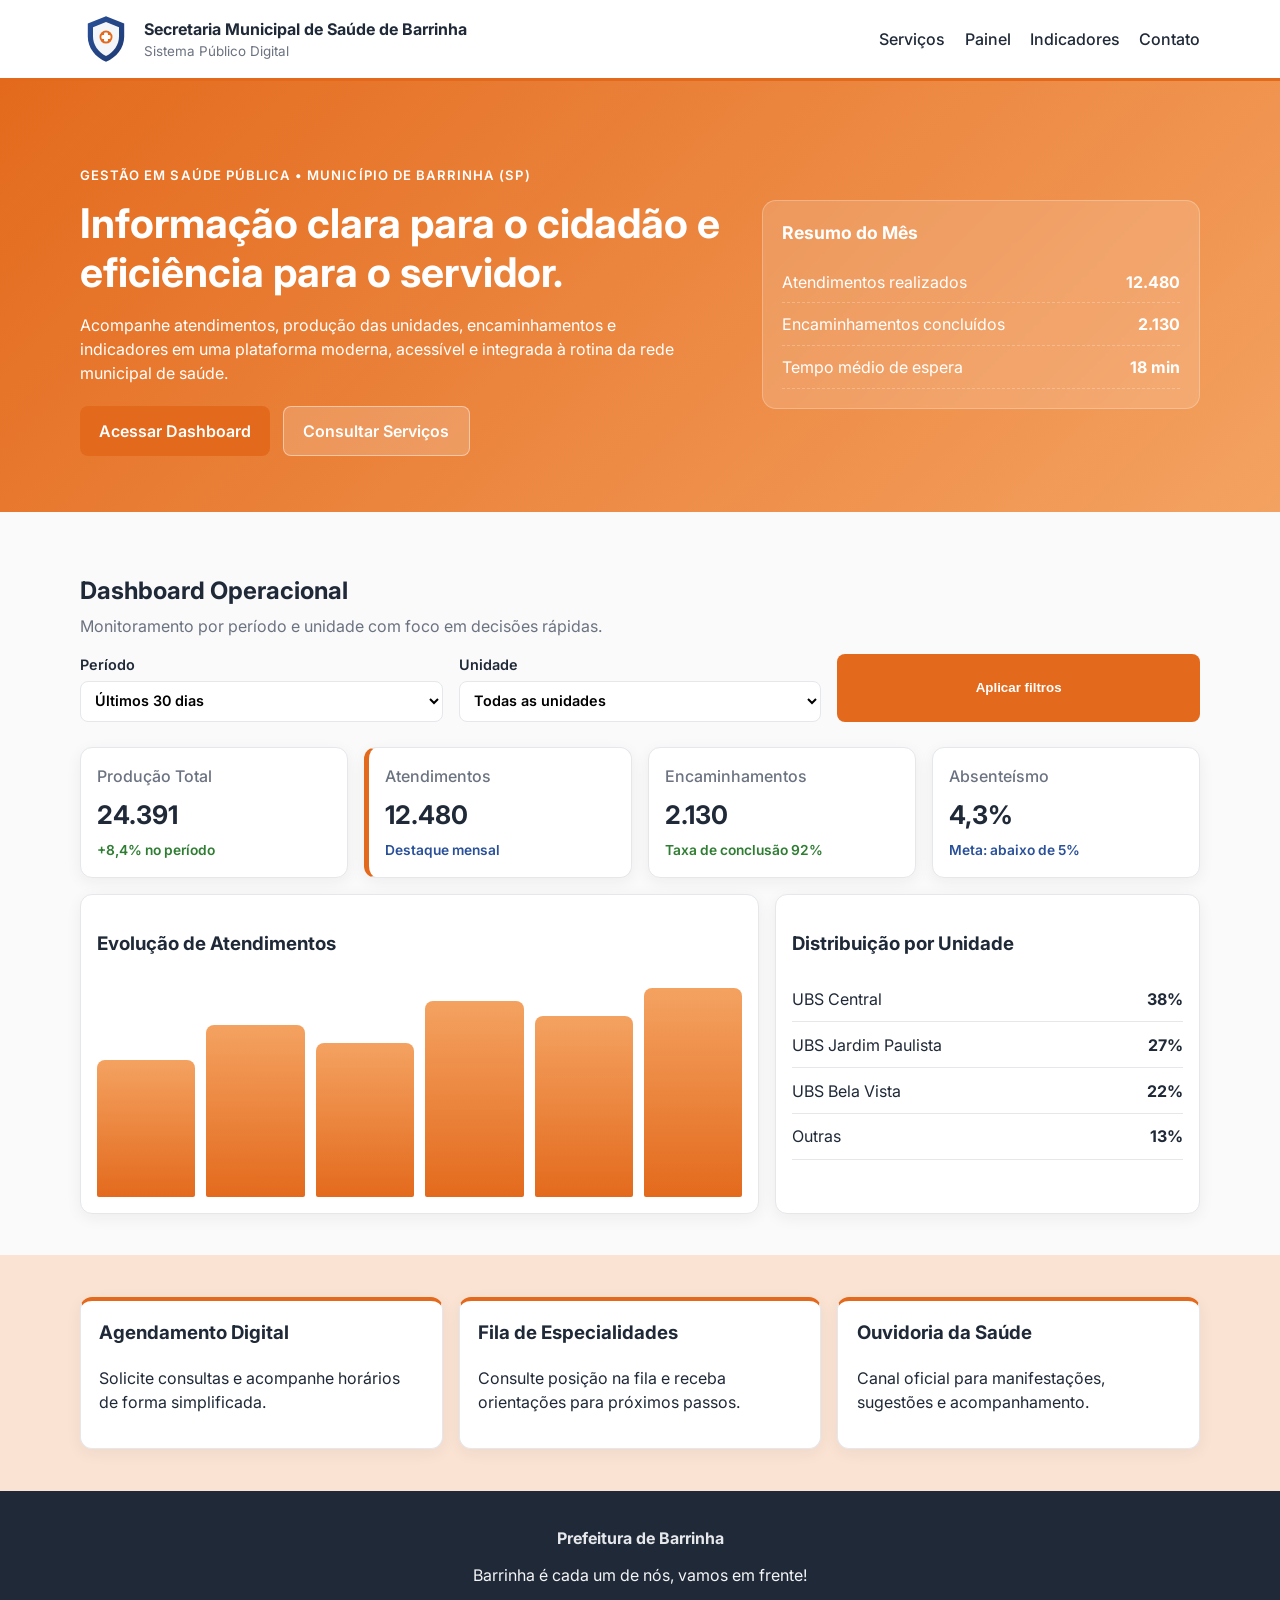
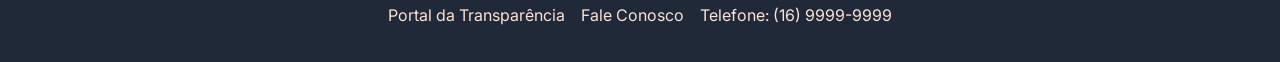
==== index.html @ 74e6152b "Cria layout institucional da Saúde de Barrinha" ====
<!DOCTYPE html>
<html lang="pt-BR">
  <head>
    <meta charset="UTF-8" />
    <meta name="viewport" content="width=device-width, initial-scale=1.0" />
    <title>Secretaria Municipal de Saúde de Barrinha</title>
    <link rel="preconnect" href="https://fonts.googleapis.com" />
    <link rel="preconnect" href="https://fonts.gstatic.com" crossorigin />
    <link
      href="https://fonts.googleapis.com/css2?family=Inter:wght@400;500;600;700;800&display=swap"
      rel="stylesheet"
    />
    <link rel="stylesheet" href="styles.css" />
  </head>
  <body>
    <header class="site-header">
      <div class="container nav-wrap">
        <a class="brand" href="#" aria-label="Página inicial da Secretaria Municipal de Saúde de Barrinha">
          <svg class="emblem" viewBox="0 0 80 80" role="img" aria-label="Brasão oficial do município (substituir pelo arquivo oficial)">
            <defs>
              <linearGradient id="shieldGradient" x1="0" y1="0" x2="1" y2="1">
                <stop offset="0%" stop-color="#295099" />
                <stop offset="100%" stop-color="#1f3a73" />
              </linearGradient>
            </defs>
            <path d="M40 5 L68 16 V36 C68 54 56 68 40 75 C24 68 12 54 12 36 V16 Z" fill="url(#shieldGradient)" />
            <path d="M40 14 L60 22 V36 C60 49 52 60 40 66 C28 60 20 49 20 36 V22 Z" fill="#ffffff" opacity="0.95" />
            <circle cx="40" cy="37" r="10" fill="#E36A1D" />
            <rect x="37" y="30" width="6" height="14" rx="2" fill="#fff" />
            <rect x="33" y="34" width="14" height="6" rx="2" fill="#fff" />
          </svg>
          <div>
            <p class="brand-title">Secretaria Municipal de Saúde de Barrinha</p>
            <p class="brand-subtitle">Sistema Público Digital</p>
          </div>
        </a>

        <nav aria-label="Navegação principal">
          <ul class="menu">
            <li><a href="#servicos">Serviços</a></li>
            <li><a href="#painel">Painel</a></li>
            <li><a href="#indicadores">Indicadores</a></li>
            <li><a href="#contato">Contato</a></li>
          </ul>
        </nav>
      </div>
    </header>

    <main>
      <section class="hero">
        <div class="container hero-content">
          <div>
            <p class="eyebrow">Gestão em Saúde Pública • Município de Barrinha (SP)</p>
            <h1>Informação clara para o cidadão e eficiência para o servidor.</h1>
            <p>
              Acompanhe atendimentos, produção das unidades, encaminhamentos e indicadores em
              uma plataforma moderna, acessível e integrada à rotina da rede municipal de saúde.
            </p>
            <div class="hero-actions">
              <a class="btn btn-primary" href="#painel">Acessar Dashboard</a>
              <a class="btn btn-secondary" href="#servicos">Consultar Serviços</a>
            </div>
          </div>
          <aside class="hero-card" aria-label="Resumo de desempenho da saúde municipal">
            <h2>Resumo do Mês</h2>
            <ul>
              <li><span>Atendimentos realizados</span> <strong>12.480</strong></li>
              <li><span>Encaminhamentos concluídos</span> <strong>2.130</strong></li>
              <li><span>Tempo médio de espera</span> <strong>18 min</strong></li>
            </ul>
          </aside>
        </div>
      </section>

      <section id="painel" class="section">
        <div class="container">
          <div class="section-head">
            <h2>Dashboard Operacional</h2>
            <p>Monitoramento por período e unidade com foco em decisões rápidas.</p>
          </div>

          <div class="filters" role="group" aria-label="Filtros de período e unidade">
            <label>
              Período
              <select>
                <option>Últimos 30 dias</option>
                <option>Últimos 90 dias</option>
                <option>Ano atual</option>
              </select>
            </label>
            <label>
              Unidade
              <select>
                <option>Todas as unidades</option>
                <option>UBS Central</option>
                <option>UBS Jardim Paulista</option>
              </select>
            </label>
            <button class="btn btn-primary">Aplicar filtros</button>
          </div>

          <div class="kpi-grid" id="indicadores">
            <article class="card kpi">
              <p>Produção Total</p>
              <h3>24.391</h3>
              <span class="status positive">+8,4% no período</span>
            </article>
            <article class="card kpi highlight">
              <p>Atendimentos</p>
              <h3>12.480</h3>
              <span class="status neutral">Destaque mensal</span>
            </article>
            <article class="card kpi">
              <p>Encaminhamentos</p>
              <h3>2.130</h3>
              <span class="status positive">Taxa de conclusão 92%</span>
            </article>
            <article class="card kpi">
              <p>Absenteísmo</p>
              <h3>4,3%</h3>
              <span class="status neutral">Meta: abaixo de 5%</span>
            </article>
          </div>

          <div class="chart-grid">
            <article class="card chart-card">
              <h3>Evolução de Atendimentos</h3>
              <div class="bars" aria-hidden="true">
                <span style="--size: 62%"></span>
                <span style="--size: 78%"></span>
                <span style="--size: 70%"></span>
                <span style="--size: 89%"></span>
                <span style="--size: 82%"></span>
                <span style="--size: 95%"></span>
              </div>
            </article>
            <article class="card chart-card">
              <h3>Distribuição por Unidade</h3>
              <ul class="unit-list">
                <li><span>UBS Central</span><strong>38%</strong></li>
                <li><span>UBS Jardim Paulista</span><strong>27%</strong></li>
                <li><span>UBS Bela Vista</span><strong>22%</strong></li>
                <li><span>Outras</span><strong>13%</strong></li>
              </ul>
            </article>
          </div>
        </div>
      </section>

      <section id="servicos" class="section section-soft">
        <div class="container service-grid">
          <article class="card service-card">
            <h3>Agendamento Digital</h3>
            <p>Solicite consultas e acompanhe horários de forma simplificada.</p>
          </article>
          <article class="card service-card">
            <h3>Fila de Especialidades</h3>
            <p>Consulte posição na fila e receba orientações para próximos passos.</p>
          </article>
          <article class="card service-card">
            <h3>Ouvidoria da Saúde</h3>
            <p>Canal oficial para manifestações, sugestões e acompanhamento.</p>
          </article>
        </div>
      </section>
    </main>

    <footer id="contato" class="site-footer">
      <div class="container footer-content">
        <div class="footer-logo" aria-hidden="true">Prefeitura de Barrinha</div>
        <p class="footer-quote">Barrinha é cada um de nós, vamos em frente!</p>
        <ul class="footer-links">
          <li><a href="#">Portal da Transparência</a></li>
          <li><a href="#">Fale Conosco</a></li>
          <li><a href="#">Telefone: (16) 9999-9999</a></li>
        </ul>
      </div>
    </footer>
  </body>
</html>
---- styles.css ----
:root {
  --orange-main: #e36a1d;
  --orange-soft: #f4a261;
  --orange-light: #fbe3d3;
  --blue-inst: #295099;
  --green-positive: #2e7d32;
  --bg: #fafafa;
  --text-main: #1f2937;
  --border: #e5e7eb;
  --white: #ffffff;
}

* {
  box-sizing: border-box;
}

body {
  margin: 0;
  background: var(--bg);
  color: var(--text-main);
  font-family: "Inter", sans-serif;
  line-height: 1.5;
}

.container {
  width: min(1120px, 92vw);
  margin: 0 auto;
}

.site-header {
  background: var(--white);
  border-bottom: 3px solid var(--orange-main);
  position: sticky;
  top: 0;
  z-index: 10;
}

.nav-wrap {
  min-height: 78px;
  display: flex;
  justify-content: space-between;
  align-items: center;
  gap: 1rem;
}

.brand {
  display: flex;
  gap: 0.75rem;
  text-decoration: none;
  color: inherit;
  align-items: center;
}

.emblem {
  width: 52px;
  height: 52px;
}

.brand-title {
  font-weight: 700;
  margin: 0;
}

.brand-subtitle {
  margin: 0;
  font-size: 0.84rem;
  color: #6b7280;
}

.menu {
  list-style: none;
  display: flex;
  margin: 0;
  padding: 0;
  gap: 1.2rem;
}

.menu a {
  text-decoration: none;
  color: var(--text-main);
  font-weight: 500;
}

.menu a:hover,
.menu a:focus-visible {
  color: var(--orange-main);
}

.hero {
  background: linear-gradient(135deg, var(--orange-main), var(--orange-soft));
  color: var(--white);
  padding: 4.5rem 0 3.5rem;
}

.hero-content {
  display: grid;
  grid-template-columns: 1.5fr 1fr;
  gap: 1.5rem;
  align-items: center;
}

.eyebrow {
  text-transform: uppercase;
  letter-spacing: 0.08em;
  font-weight: 600;
  font-size: 0.82rem;
  margin-bottom: 0.8rem;
}

.hero h1 {
  font-size: clamp(1.8rem, 3.2vw, 2.8rem);
  line-height: 1.2;
  margin: 0;
}

.hero p {
  max-width: 62ch;
}

.hero-actions {
  display: flex;
  gap: 0.8rem;
  flex-wrap: wrap;
  margin-top: 1.35rem;
}

.btn {
  border: 0;
  border-radius: 8px;
  padding: 0.72rem 1.2rem;
  font-weight: 600;
  cursor: pointer;
  text-decoration: none;
  display: inline-flex;
  justify-content: center;
  align-items: center;
}

.btn-primary {
  background: var(--orange-main);
  color: var(--white);
}

.btn-primary:hover,
.btn-primary:focus-visible {
  background: #c45212;
}

.btn-secondary {
  background: rgba(255, 255, 255, 0.18);
  color: var(--white);
  border: 1px solid rgba(255, 255, 255, 0.45);
}

.hero-card {
  background: rgba(255, 255, 255, 0.15);
  border: 1px solid rgba(255, 255, 255, 0.25);
  border-radius: 14px;
  padding: 1.2rem;
  backdrop-filter: blur(2px);
}

.hero-card h2 {
  margin-top: 0;
  font-size: 1.1rem;
}

.hero-card ul {
  list-style: none;
  margin: 0;
  padding: 0;
}

.hero-card li {
  display: flex;
  justify-content: space-between;
  gap: 0.6rem;
  padding: 0.55rem 0;
  border-bottom: 1px dashed rgba(255, 255, 255, 0.24);
}

.section {
  padding: 2.6rem 0;
}

.section-soft {
  background: var(--orange-light);
}

.section-head h2 {
  margin-bottom: 0.3rem;
}

.section-head p {
  margin-top: 0;
  color: #6b7280;
}

.filters {
  display: grid;
  grid-template-columns: repeat(3, minmax(180px, 1fr));
  gap: 1rem;
  margin: 1rem 0 1.6rem;
}

.filters label {
  font-weight: 600;
  font-size: 0.9rem;
  display: grid;
  gap: 0.35rem;
}

select {
  background: var(--white);
  border: 1px solid var(--border);
  border-radius: 8px;
  padding: 0.62rem;
  font: inherit;
}

.card {
  background: var(--white);
  border: 1px solid var(--border);
  border-radius: 12px;
  box-shadow: 0 4px 16px rgba(31, 41, 55, 0.06);
}

.kpi-grid {
  display: grid;
  grid-template-columns: repeat(4, 1fr);
  gap: 1rem;
}

.kpi {
  padding: 1rem;
}

.kpi p {
  margin: 0;
  color: #6b7280;
  font-weight: 500;
}

.kpi h3 {
  margin: 0.45rem 0 0.2rem;
  font-size: 1.6rem;
}

.highlight {
  border-left: 5px solid var(--orange-main);
}

.status {
  font-size: 0.86rem;
  font-weight: 600;
}

.status.positive {
  color: var(--green-positive);
}

.status.neutral {
  color: var(--blue-inst);
}

.chart-grid {
  margin-top: 1rem;
  display: grid;
  grid-template-columns: 1.6fr 1fr;
  gap: 1rem;
}

.chart-card {
  padding: 1rem;
}

.bars {
  margin-top: 0.8rem;
  min-height: 220px;
  display: grid;
  grid-template-columns: repeat(6, 1fr);
  gap: 0.7rem;
  align-items: end;
}

.bars span {
  display: block;
  height: var(--size);
  background: linear-gradient(180deg, var(--orange-soft), var(--orange-main));
  border-radius: 8px 8px 2px 2px;
}

.unit-list {
  list-style: none;
  margin: 0;
  padding: 0;
}

.unit-list li {
  display: flex;
  justify-content: space-between;
  padding: 0.65rem 0;
  border-bottom: 1px solid var(--border);
}

.service-grid {
  display: grid;
  grid-template-columns: repeat(3, 1fr);
  gap: 1rem;
}

.service-card {
  padding: 1.15rem;
  border-top: 4px solid var(--orange-main);
}

.service-card h3 {
  margin-top: 0;
}

.site-footer {
  background: #1f2937;
  color: #e5e7eb;
  padding: 2.2rem 0;
}

.footer-content {
  text-align: center;
}

.footer-logo {
  font-weight: 700;
  margin-bottom: 0.8rem;
}

.footer-quote {
  margin: 0;
  color: #f3f4f6;
}

.footer-links {
  margin: 1rem 0 0;
  padding: 0;
  list-style: none;
  display: flex;
  justify-content: center;
  gap: 1rem;
  flex-wrap: wrap;
}

.footer-links a {
  color: #fbe3d3;
  text-decoration: none;
}

.footer-links a:hover,
.footer-links a:focus-visible {
  text-decoration: underline;
}

@media (max-width: 960px) {
  .hero-content,
  .chart-grid,
  .service-grid,
  .kpi-grid {
    grid-template-columns: 1fr 1fr;
  }

  .nav-wrap {
    flex-direction: column;
    align-items: flex-start;
    padding: 0.8rem 0;
  }
}

@media (max-width: 680px) {
  .hero-content,
  .chart-grid,
  .service-grid,
  .kpi-grid,
  .filters {
    grid-template-columns: 1fr;
  }

  .menu {
    flex-wrap: wrap;
    gap: 0.8rem;
  }

  .btn,
  .filters .btn {
    width: 100%;
  }

  .hero {
    padding-top: 3.2rem;
  }
}
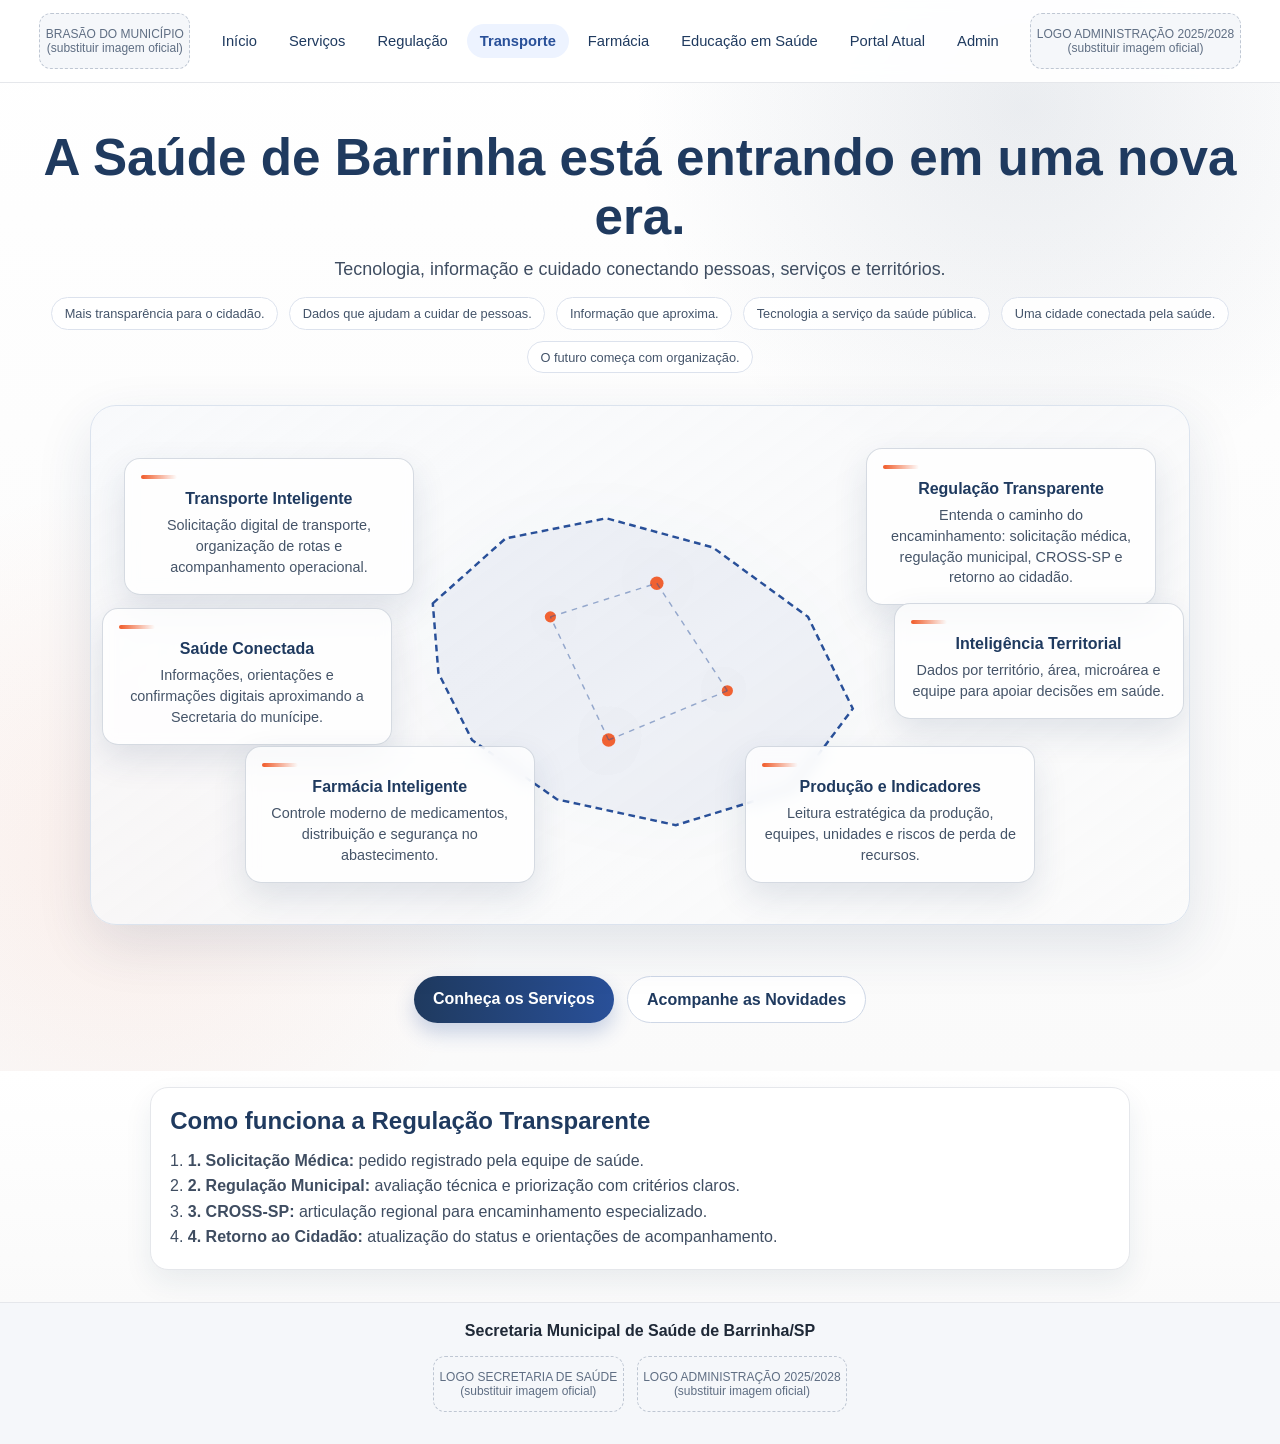
==== commit 3e06748b: "Gera nova home em arquivos de prévia para revisão sem publicar" ====
--- a/index.html
+++ b/index.html
@@ -1,180 +1,529 @@
 <!DOCTYPE html>
 <html lang="pt-BR">
-  <head>
-    <meta charset="UTF-8" />
-    <meta name="viewport" content="width=device-width, initial-scale=1.0" />
-    <title>Secretaria Municipal de Saúde de Barrinha</title>
-    <link rel="preconnect" href="https://fonts.googleapis.com" />
-    <link rel="preconnect" href="https://fonts.gstatic.com" crossorigin />
-    <link
-      href="https://fonts.googleapis.com/css2?family=Inter:wght@400;500;600;700;800&display=swap"
-      rel="stylesheet"
-    />
-    <link rel="stylesheet" href="styles.css" />
-  </head>
-  <body>
-    <header class="site-header">
-      <div class="container nav-wrap">
-        <a class="brand" href="#" aria-label="Página inicial da Secretaria Municipal de Saúde de Barrinha">
-          <svg class="emblem" viewBox="0 0 80 80" role="img" aria-label="Brasão oficial do município (substituir pelo arquivo oficial)">
-            <defs>
-              <linearGradient id="shieldGradient" x1="0" y1="0" x2="1" y2="1">
-                <stop offset="0%" stop-color="#295099" />
-                <stop offset="100%" stop-color="#1f3a73" />
-              </linearGradient>
-            </defs>
-            <path d="M40 5 L68 16 V36 C68 54 56 68 40 75 C24 68 12 54 12 36 V16 Z" fill="url(#shieldGradient)" />
-            <path d="M40 14 L60 22 V36 C60 49 52 60 40 66 C28 60 20 49 20 36 V22 Z" fill="#ffffff" opacity="0.95" />
-            <circle cx="40" cy="37" r="10" fill="#E36A1D" />
-            <rect x="37" y="30" width="6" height="14" rx="2" fill="#fff" />
-            <rect x="33" y="34" width="14" height="6" rx="2" fill="#fff" />
+<head>
+  <meta charset="UTF-8" />
+  <meta name="viewport" content="width=device-width, initial-scale=1.0" />
+  <title>Saúde Municipal de Barrinha/SP | Nova Era Digital</title>
+  <meta name="description" content="Portal institucional da Saúde Municipal de Barrinha/SP em nova era digital, transparente e conectada." />
+  <style>
+    :root {
+      --blue-primary: #1F3A5F;
+      --blue-secondary: #295099;
+      --orange-primary: #F05A28;
+      --orange-secondary: #E36A1D;
+      --neutral-1: #FAFAFA;
+      --neutral-2: #F5F7FA;
+      --neutral-3: #E5E7EB;
+      --text-primary: #1F2937;
+      --white: #ffffff;
+    }
+
+    * { box-sizing: border-box; }
+
+    html, body {
+      margin: 0;
+      padding: 0;
+      font-family: "Inter", "Segoe UI", Arial, sans-serif;
+      color: var(--text-primary);
+      background: var(--white);
+      scroll-behavior: smooth;
+    }
+
+    a { color: inherit; text-decoration: none; }
+
+    .header {
+      position: fixed;
+      top: 0;
+      left: 0;
+      right: 0;
+      z-index: 1000;
+      background: rgba(255, 255, 255, 0.92);
+      backdrop-filter: blur(8px);
+      border-bottom: 1px solid var(--neutral-3);
+    }
+
+    .header-inner {
+      max-width: 1240px;
+      margin: 0 auto;
+      padding: 0.8rem 1.2rem;
+      display: grid;
+      grid-template-columns: auto 1fr auto;
+      align-items: center;
+      gap: 1rem;
+    }
+
+    .logo-slot {
+      min-width: 140px;
+      min-height: 56px;
+      border: 1px dashed #bfc7d3;
+      border-radius: 12px;
+      display: flex;
+      align-items: center;
+      justify-content: center;
+      background: var(--neutral-2);
+      color: #5f6e83;
+      font-size: 0.75rem;
+      text-align: center;
+      padding: 0.35rem;
+    }
+
+    .menu {
+      display: flex;
+      justify-content: center;
+      flex-wrap: wrap;
+      gap: 0.4rem;
+    }
+
+    .menu a {
+      padding: 0.55rem 0.8rem;
+      border-radius: 999px;
+      font-size: 0.92rem;
+      color: var(--blue-primary);
+      transition: background 0.2s ease, color 0.2s ease;
+    }
+
+    .menu a:hover,
+    .menu a:focus-visible,
+    .menu a.active {
+      background: #edf3ff;
+      color: var(--blue-secondary);
+      font-weight: 600;
+      outline: none;
+    }
+
+    .hero {
+      min-height: 96vh;
+      padding: 8rem 1rem 3rem;
+      background:
+        radial-gradient(circle at 80% 10%, rgba(31,58,95,0.09), transparent 28%),
+        radial-gradient(circle at 10% 80%, rgba(240,90,40,0.08), transparent 26%),
+        linear-gradient(180deg, var(--white), var(--neutral-1));
+      overflow: hidden;
+    }
+
+    .hero-inner {
+      max-width: 1240px;
+      margin: 0 auto;
+      display: grid;
+      grid-template-columns: 1fr;
+      gap: 2rem;
+      text-align: center;
+    }
+
+    .hero h1 {
+      margin: 0;
+      font-size: clamp(1.9rem, 4vw, 3.3rem);
+      color: var(--blue-primary);
+      opacity: 0;
+      transform: translateY(12px);
+      animation: fadeUp 0.8s ease forwards;
+    }
+
+    .hero p.lead {
+      margin: 0.8rem auto 0;
+      max-width: 760px;
+      font-size: clamp(1rem, 1.4vw, 1.2rem);
+      color: #3f4d61;
+      opacity: 0;
+      transform: translateY(14px);
+      animation: fadeUp 0.85s 0.12s ease forwards;
+    }
+
+    .impact-badges {
+      display: flex;
+      flex-wrap: wrap;
+      justify-content: center;
+      gap: 0.7rem;
+      margin-top: 1.1rem;
+      opacity: 0;
+      animation: fadeIn 0.9s 0.24s ease forwards;
+    }
+
+    .impact-badge {
+      font-size: 0.8rem;
+      padding: 0.48rem 0.78rem;
+      border: 1px solid #dce2ed;
+      border-radius: 999px;
+      background: rgba(255,255,255,0.86);
+      color: #44546a;
+    }
+
+    .map-stage {
+      position: relative;
+      width: min(1100px, 100%);
+      min-height: 520px;
+      margin: 0 auto;
+      border-radius: 26px;
+      border: 1px solid #dbe3ee;
+      background: linear-gradient(145deg, rgba(245,247,250,0.7), rgba(250,250,250,0.9));
+      overflow: hidden;
+      box-shadow: 0 20px 55px rgba(31,58,95,0.12);
+    }
+
+    .map-core {
+      position: absolute;
+      inset: 10% 20%;
+      display: flex;
+      align-items: center;
+      justify-content: center;
+    }
+
+    .map-svg {
+      width: min(560px, 75vw);
+      filter: drop-shadow(0 0 26px rgba(41,80,153,0.2));
+    }
+
+    .map-outline {
+      fill: rgba(41,80,153,0.05);
+      stroke: var(--blue-secondary);
+      stroke-width: 2.2;
+      stroke-dasharray: 6 4;
+      animation: traceGlow 4s linear infinite;
+    }
+
+    .pulse {
+      fill: var(--orange-primary);
+      opacity: 0.95;
+      transform-origin: center;
+      animation: pulseDot 2.2s ease-in-out infinite;
+    }
+
+    .connection-line {
+      stroke: rgba(41,80,153,0.45);
+      stroke-width: 1.3;
+      stroke-dasharray: 5 5;
+    }
+
+    .floating-card {
+      position: absolute;
+      width: min(290px, 88vw);
+      padding: 1rem;
+      border-radius: 16px;
+      background: rgba(255,255,255,0.76);
+      border: 1px solid rgba(31,58,95,0.18);
+      backdrop-filter: blur(7px);
+      box-shadow: 0 14px 34px rgba(31,58,95,0.12);
+      animation: floatCard 5s ease-in-out infinite;
+    }
+
+    .floating-card h3 {
+      margin: 0 0 0.45rem;
+      color: var(--blue-primary);
+      font-size: 1rem;
+    }
+
+    .floating-card p {
+      margin: 0;
+      color: #455468;
+      font-size: 0.9rem;
+      line-height: 1.45;
+    }
+
+    .floating-card::before {
+      content: "";
+      display: block;
+      width: 36px;
+      height: 4px;
+      border-radius: 4px;
+      background: linear-gradient(90deg, var(--orange-primary), transparent);
+      margin-bottom: 0.68rem;
+    }
+
+    .card-1 { top: 10%; left: 3%; animation-delay: 0s; }
+    .card-2 { top: 8%; right: 3%; animation-delay: 0.7s; }
+    .card-3 { top: 39%; left: 1%; animation-delay: 1.2s; }
+    .card-4 { top: 38%; right: 0.5%; animation-delay: 1.7s; }
+    .card-5 { bottom: 8%; left: 14%; animation-delay: 2.2s; }
+    .card-6 { bottom: 8%; right: 14%; animation-delay: 2.6s; }
+
+    .hero-actions {
+      margin-top: 1.2rem;
+      display: flex;
+      justify-content: center;
+      gap: 0.8rem;
+      flex-wrap: wrap;
+    }
+
+    .btn {
+      border: none;
+      border-radius: 999px;
+      padding: 0.82rem 1.2rem;
+      font-weight: 600;
+      cursor: pointer;
+      transition: transform .2s ease, box-shadow .2s ease;
+    }
+
+    .btn-primary {
+      background: linear-gradient(90deg, var(--blue-primary), var(--blue-secondary));
+      color: #fff;
+      box-shadow: 0 10px 20px rgba(41,80,153,0.24);
+    }
+
+    .btn-secondary {
+      background: #fff;
+      border: 1px solid #ced7e6;
+      color: var(--blue-primary);
+    }
+
+    .btn:hover,
+    .btn:focus-visible { transform: translateY(-1px); }
+
+
+    .timeline {
+      padding: 1rem 1rem 2rem;
+      background: linear-gradient(180deg, #fff, var(--neutral-1));
+    }
+
+    .timeline-inner {
+      max-width: 980px;
+      margin: 0 auto;
+      background: #fff;
+      border: 1px solid var(--neutral-3);
+      border-radius: 18px;
+      padding: 1.2rem;
+      box-shadow: 0 12px 28px rgba(31,58,95,0.08);
+      text-align: left;
+    }
+
+    .timeline h2 {
+      margin: 0 0 .8rem;
+      color: var(--blue-primary);
+      font-size: clamp(1.1rem, 2vw, 1.5rem);
+    }
+
+    .timeline ol {
+      margin: 0;
+      padding-left: 1.1rem;
+      color: #3f4d61;
+      line-height: 1.6;
+    }
+
+    .footer {
+      background: var(--neutral-2);
+      border-top: 1px solid var(--neutral-3);
+      padding: 1.2rem 1rem 2rem;
+    }
+
+    .footer-inner {
+      max-width: 1240px;
+      margin: 0 auto;
+      display: grid;
+      gap: 1rem;
+      justify-items: center;
+      text-align: center;
+    }
+
+    .footer-logos {
+      display: flex;
+      gap: 0.8rem;
+      flex-wrap: wrap;
+      justify-content: center;
+    }
+
+    @keyframes pulseDot {
+      0%, 100% { transform: scale(1); opacity: 0.9; }
+      50% { transform: scale(1.35); opacity: 0.4; }
+    }
+
+    @keyframes floatCard {
+      0%, 100% { transform: translateY(0px); }
+      50% { transform: translateY(-7px); }
+    }
+
+    @keyframes traceGlow {
+      0% { stroke-dashoffset: 0; }
+      100% { stroke-dashoffset: 120; }
+    }
+
+    @keyframes fadeUp {
+      to { opacity: 1; transform: translateY(0); }
+    }
+
+    @keyframes fadeIn {
+      to { opacity: 1; }
+    }
+
+    @media (max-width: 1024px) {
+      .map-stage {
+        min-height: 760px;
+      }
+
+      .map-core { inset: 6% 12% auto; height: 280px; }
+
+      .floating-card {
+        position: static;
+        width: 100%;
+      }
+
+      .cards-grid {
+        position: absolute;
+        left: 1rem;
+        right: 1rem;
+        bottom: 1rem;
+        display: grid;
+        grid-template-columns: 1fr 1fr;
+        gap: 0.8rem;
+      }
+    }
+
+    @media (max-width: 680px) {
+      .header-inner { grid-template-columns: 1fr; }
+      .menu { justify-content: flex-start; }
+      .map-stage {
+        min-height: auto;
+        padding: 1rem;
+      }
+
+      .map-core {
+        position: relative;
+        inset: auto;
+        height: auto;
+      }
+
+      .cards-grid {
+        position: static;
+        margin-top: 1rem;
+        grid-template-columns: 1fr;
+      }
+
+      .logo-slot { width: 100%; }
+    }
+
+    @media (prefers-reduced-motion: reduce) {
+      *, *::before, *::after { animation: none !important; transition: none !important; }
+    }
+  </style>
+</head>
+<body>
+  <header class="header" aria-label="Cabeçalho institucional">
+    <div class="header-inner">
+      <div class="logo-slot" aria-label="Espaço reservado para o brasão do município">
+        BRASÃO DO MUNICÍPIO<br>(substituir imagem oficial)
+      </div>
+
+      <nav class="menu" aria-label="Menu principal">
+        <a href="#inicio">Início</a>
+        <a href="#servicos">Serviços</a>
+        <a href="#regulacao">Regulação</a>
+        <a href="#transporte">Transporte</a>
+        <a href="#farmacia">Farmácia</a>
+        <a href="#educacao">Educação em Saúde</a>
+        <a href="https://saude.barrinha.sp.gov.br" target="_blank" rel="noopener noreferrer">Portal Atual</a>
+        <a href="https://saude.barrinha.sp.gov.br/wp-admin" target="_blank" rel="noopener noreferrer">Admin</a>
+      </nav>
+
+      <div class="logo-slot" aria-label="Espaço reservado para a logo da Administração 2025/2028">
+        LOGO ADMINISTRAÇÃO 2025/2028<br>(substituir imagem oficial)
+      </div>
+    </div>
+  </header>
+
+  <main class="hero" id="inicio">
+    <section class="hero-inner">
+      <div>
+        <h1>A Saúde de Barrinha está entrando em uma nova era.</h1>
+        <p class="lead">Tecnologia, informação e cuidado conectando pessoas, serviços e territórios.</p>
+
+        <div class="impact-badges" aria-label="Destaques estratégicos">
+          <span class="impact-badge">Mais transparência para o cidadão.</span>
+          <span class="impact-badge">Dados que ajudam a cuidar de pessoas.</span>
+          <span class="impact-badge">Informação que aproxima.</span>
+          <span class="impact-badge">Tecnologia a serviço da saúde pública.</span>
+          <span class="impact-badge">Uma cidade conectada pela saúde.</span>
+          <span class="impact-badge">O futuro começa com organização.</span>
+        </div>
+      </div>
+
+      <div class="map-stage" role="img" aria-label="Mapa estilizado futurista do território de Barrinha com projetos estratégicos de saúde">
+        <div class="map-core">
+          <!-- TODO: Substituir este SVG temporário pelo contorno territorial oficial de Barrinha/SP -->
+          <svg class="map-svg" viewBox="0 0 500 350" aria-hidden="true">
+            <path class="map-outline" d="M65,120 L130,62 L220,44 L315,70 L400,132 L440,214 L386,286 L282,318 L176,295 L100,242 L70,182 Z" />
+            <circle class="pulse" cx="170" cy="132" r="5" />
+            <circle class="pulse" cx="265" cy="102" r="6" style="animation-delay: .4s" />
+            <circle class="pulse" cx="328" cy="198" r="5" style="animation-delay: .7s" />
+            <circle class="pulse" cx="222" cy="242" r="6" style="animation-delay: 1s" />
+            <line class="connection-line" x1="170" y1="132" x2="265" y2="102" />
+            <line class="connection-line" x1="265" y1="102" x2="328" y2="198" />
+            <line class="connection-line" x1="328" y1="198" x2="222" y2="242" />
+            <line class="connection-line" x1="222" y1="242" x2="170" y2="132" />
           </svg>
-          <div>
-            <p class="brand-title">Secretaria Municipal de Saúde de Barrinha</p>
-            <p class="brand-subtitle">Sistema Público Digital</p>
-          </div>
-        </a>
-
-        <nav aria-label="Navegação principal">
-          <ul class="menu">
-            <li><a href="#servicos">Serviços</a></li>
-            <li><a href="#painel">Painel</a></li>
-            <li><a href="#indicadores">Indicadores</a></li>
-            <li><a href="#contato">Contato</a></li>
-          </ul>
-        </nav>
-      </div>
-    </header>
-
-    <main>
-      <section class="hero">
-        <div class="container hero-content">
-          <div>
-            <p class="eyebrow">Gestão em Saúde Pública • Município de Barrinha (SP)</p>
-            <h1>Informação clara para o cidadão e eficiência para o servidor.</h1>
-            <p>
-              Acompanhe atendimentos, produção das unidades, encaminhamentos e indicadores em
-              uma plataforma moderna, acessível e integrada à rotina da rede municipal de saúde.
-            </p>
-            <div class="hero-actions">
-              <a class="btn btn-primary" href="#painel">Acessar Dashboard</a>
-              <a class="btn btn-secondary" href="#servicos">Consultar Serviços</a>
-            </div>
-          </div>
-          <aside class="hero-card" aria-label="Resumo de desempenho da saúde municipal">
-            <h2>Resumo do Mês</h2>
-            <ul>
-              <li><span>Atendimentos realizados</span> <strong>12.480</strong></li>
-              <li><span>Encaminhamentos concluídos</span> <strong>2.130</strong></li>
-              <li><span>Tempo médio de espera</span> <strong>18 min</strong></li>
-            </ul>
-          </aside>
         </div>
-      </section>
-
-      <section id="painel" class="section">
-        <div class="container">
-          <div class="section-head">
-            <h2>Dashboard Operacional</h2>
-            <p>Monitoramento por período e unidade com foco em decisões rápidas.</p>
-          </div>
-
-          <div class="filters" role="group" aria-label="Filtros de período e unidade">
-            <label>
-              Período
-              <select>
-                <option>Últimos 30 dias</option>
-                <option>Últimos 90 dias</option>
-                <option>Ano atual</option>
-              </select>
-            </label>
-            <label>
-              Unidade
-              <select>
-                <option>Todas as unidades</option>
-                <option>UBS Central</option>
-                <option>UBS Jardim Paulista</option>
-              </select>
-            </label>
-            <button class="btn btn-primary">Aplicar filtros</button>
-          </div>
-
-          <div class="kpi-grid" id="indicadores">
-            <article class="card kpi">
-              <p>Produção Total</p>
-              <h3>24.391</h3>
-              <span class="status positive">+8,4% no período</span>
-            </article>
-            <article class="card kpi highlight">
-              <p>Atendimentos</p>
-              <h3>12.480</h3>
-              <span class="status neutral">Destaque mensal</span>
-            </article>
-            <article class="card kpi">
-              <p>Encaminhamentos</p>
-              <h3>2.130</h3>
-              <span class="status positive">Taxa de conclusão 92%</span>
-            </article>
-            <article class="card kpi">
-              <p>Absenteísmo</p>
-              <h3>4,3%</h3>
-              <span class="status neutral">Meta: abaixo de 5%</span>
-            </article>
-          </div>
-
-          <div class="chart-grid">
-            <article class="card chart-card">
-              <h3>Evolução de Atendimentos</h3>
-              <div class="bars" aria-hidden="true">
-                <span style="--size: 62%"></span>
-                <span style="--size: 78%"></span>
-                <span style="--size: 70%"></span>
-                <span style="--size: 89%"></span>
-                <span style="--size: 82%"></span>
-                <span style="--size: 95%"></span>
-              </div>
-            </article>
-            <article class="card chart-card">
-              <h3>Distribuição por Unidade</h3>
-              <ul class="unit-list">
-                <li><span>UBS Central</span><strong>38%</strong></li>
-                <li><span>UBS Jardim Paulista</span><strong>27%</strong></li>
-                <li><span>UBS Bela Vista</span><strong>22%</strong></li>
-                <li><span>Outras</span><strong>13%</strong></li>
-              </ul>
-            </article>
-          </div>
-        </div>
-      </section>
-
-      <section id="servicos" class="section section-soft">
-        <div class="container service-grid">
-          <article class="card service-card">
-            <h3>Agendamento Digital</h3>
-            <p>Solicite consultas e acompanhe horários de forma simplificada.</p>
+
+        <div class="cards-grid" id="servicos">
+          <article class="floating-card card-1" id="transporte">
+            <h3>Transporte Inteligente</h3>
+            <p>Solicitação digital de transporte, organização de rotas e acompanhamento operacional.</p>
           </article>
-          <article class="card service-card">
-            <h3>Fila de Especialidades</h3>
-            <p>Consulte posição na fila e receba orientações para próximos passos.</p>
+          <article class="floating-card card-2" id="regulacao">
+            <h3>Regulação Transparente</h3>
+            <p>Entenda o caminho do encaminhamento: solicitação médica, regulação municipal, CROSS-SP e retorno ao cidadão.</p>
           </article>
-          <article class="card service-card">
-            <h3>Ouvidoria da Saúde</h3>
-            <p>Canal oficial para manifestações, sugestões e acompanhamento.</p>
+          <article class="floating-card card-3">
+            <h3>Saúde Conectada</h3>
+            <p>Informações, orientações e confirmações digitais aproximando a Secretaria do munícipe.</p>
+          </article>
+          <article class="floating-card card-4">
+            <h3>Inteligência Territorial</h3>
+            <p>Dados por território, área, microárea e equipe para apoiar decisões em saúde.</p>
+          </article>
+          <article class="floating-card card-5" id="farmacia">
+            <h3>Farmácia Inteligente</h3>
+            <p>Controle moderno de medicamentos, distribuição e segurança no abastecimento.</p>
+          </article>
+          <article class="floating-card card-6" id="educacao">
+            <h3>Produção e Indicadores</h3>
+            <p>Leitura estratégica da produção, equipes, unidades e riscos de perda de recursos.</p>
           </article>
         </div>
-      </section>
-    </main>
-
-    <footer id="contato" class="site-footer">
-      <div class="container footer-content">
-        <div class="footer-logo" aria-hidden="true">Prefeitura de Barrinha</div>
-        <p class="footer-quote">Barrinha é cada um de nós, vamos em frente!</p>
-        <ul class="footer-links">
-          <li><a href="#">Portal da Transparência</a></li>
-          <li><a href="#">Fale Conosco</a></li>
-          <li><a href="#">Telefone: (16) 9999-9999</a></li>
-        </ul>
       </div>
-    </footer>
-  </body>
+
+      <div class="hero-actions">
+        <a class="btn btn-primary" href="#servicos">Conheça os Serviços</a>
+        <a class="btn btn-secondary" href="https://saude.barrinha.sp.gov.br" target="_blank" rel="noopener noreferrer">Acompanhe as Novidades</a>
+      </div>
+    </section>
+  </main>
+
+
+  <section class="timeline" aria-label="Jornada da regulação em saúde">
+    <div class="timeline-inner">
+      <h2>Como funciona a Regulação Transparente</h2>
+      <ol>
+        <li><strong>1. Solicitação Médica:</strong> pedido registrado pela equipe de saúde.</li>
+        <li><strong>2. Regulação Municipal:</strong> avaliação técnica e priorização com critérios claros.</li>
+        <li><strong>3. CROSS-SP:</strong> articulação regional para encaminhamento especializado.</li>
+        <li><strong>4. Retorno ao Cidadão:</strong> atualização do status e orientações de acompanhamento.</li>
+      </ol>
+    </div>
+  </section>
+
+  <footer class="footer" aria-label="Rodapé institucional">
+    <div class="footer-inner">
+      <strong>Secretaria Municipal de Saúde de Barrinha/SP</strong>
+      <div class="footer-logos">
+        <div class="logo-slot">LOGO SECRETARIA DE SAÚDE<br>(substituir imagem oficial)</div>
+        <div class="logo-slot">LOGO ADMINISTRAÇÃO 2025/2028<br>(substituir imagem oficial)</div>
+      </div>
+    </div>
+  </footer>
+
+  <script>
+    // Marcação simples de item ativo no menu conforme rolagem (sem bibliotecas).
+    const links = [...document.querySelectorAll('.menu a[href^="#"]')];
+    const sections = links
+      .map((link) => document.querySelector(link.getAttribute('href')))
+      .filter(Boolean);
+
+    const observer = new IntersectionObserver((entries) => {
+      entries.forEach((entry) => {
+        if (!entry.isIntersecting) return;
+        const id = `#${entry.target.id}`;
+        links.forEach((link) => link.classList.toggle('active', link.getAttribute('href') === id));
+      });
+    }, { threshold: 0.6 });
+
+    sections.forEach((section) => observer.observe(section));
+  </script>
+</body>
 </html>
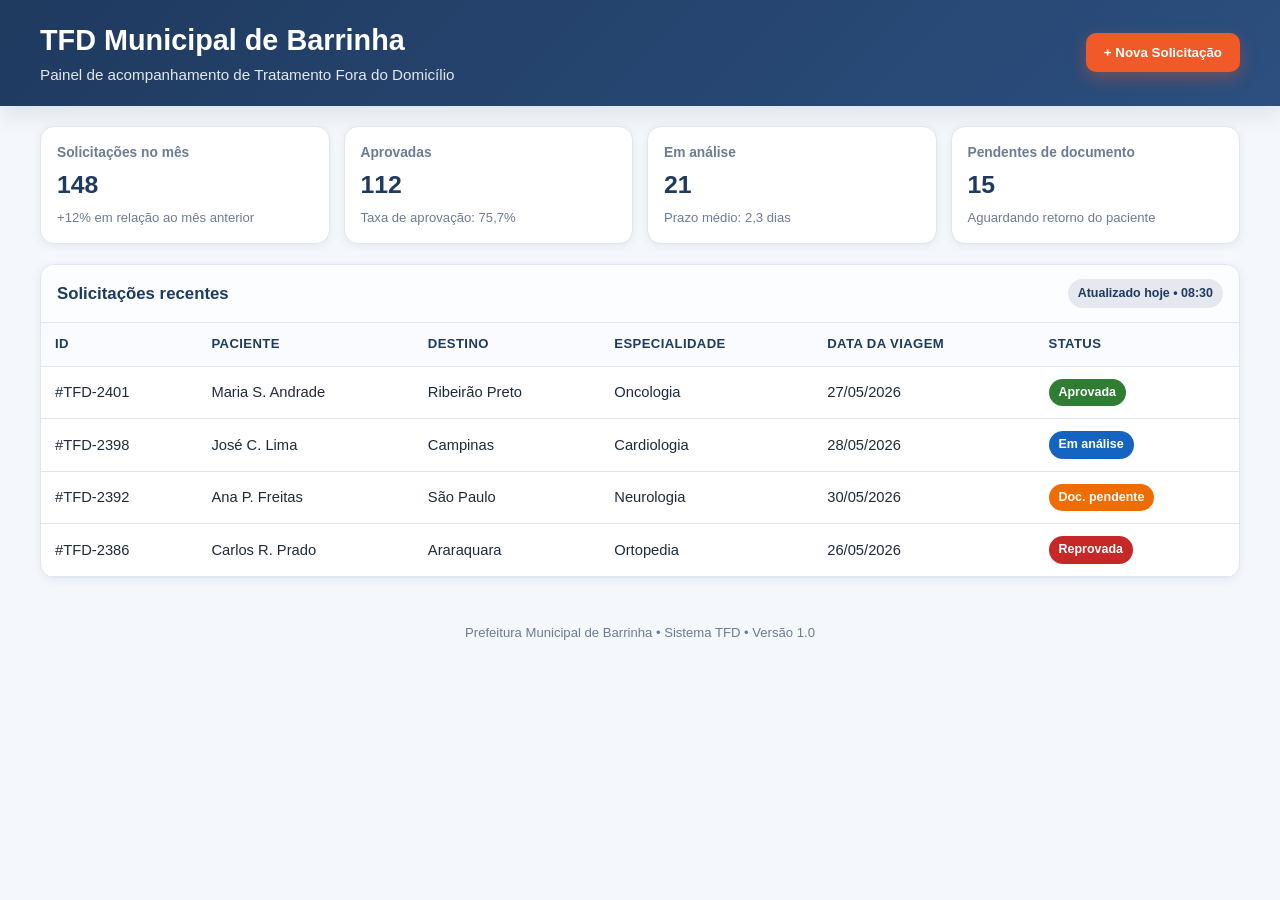
==== commit a62cb8d4: "Cria página única do sistema TFD Municipal de Barrinha" ====
--- a/index.html
+++ b/index.html
@@ -1,529 +1,308 @@
-<!DOCTYPE html>
+<!doctype html>
 <html lang="pt-BR">
 <head>
   <meta charset="UTF-8" />
   <meta name="viewport" content="width=device-width, initial-scale=1.0" />
-  <title>Saúde Municipal de Barrinha/SP | Nova Era Digital</title>
-  <meta name="description" content="Portal institucional da Saúde Municipal de Barrinha/SP em nova era digital, transparente e conectada." />
+  <title>TFD Municipal de Barrinha</title>
   <style>
     :root {
-      --blue-primary: #1F3A5F;
-      --blue-secondary: #295099;
-      --orange-primary: #F05A28;
-      --orange-secondary: #E36A1D;
-      --neutral-1: #FAFAFA;
-      --neutral-2: #F5F7FA;
-      --neutral-3: #E5E7EB;
-      --text-primary: #1F2937;
-      --white: #ffffff;
+      --azul: #1F3A5F;
+      --laranja: #F05A28;
+      --bg: #f4f7fb;
+      --card: #ffffff;
+      --text: #1d2b3a;
+      --muted: #6b7c93;
+      --border: #dfe6ef;
+      --ok: #2e7d32;
+      --warn: #ef6c00;
+      --pending: #1565c0;
+      --danger: #c62828;
+      --shadow: 0 6px 24px rgba(31, 58, 95, 0.12);
     }
 
     * { box-sizing: border-box; }
 
-    html, body {
+    body {
       margin: 0;
-      padding: 0;
-      font-family: "Inter", "Segoe UI", Arial, sans-serif;
-      color: var(--text-primary);
-      background: var(--white);
-      scroll-behavior: smooth;
-    }
-
-    a { color: inherit; text-decoration: none; }
-
-    .header {
-      position: fixed;
-      top: 0;
-      left: 0;
-      right: 0;
-      z-index: 1000;
-      background: rgba(255, 255, 255, 0.92);
-      backdrop-filter: blur(8px);
-      border-bottom: 1px solid var(--neutral-3);
-    }
-
-    .header-inner {
-      max-width: 1240px;
-      margin: 0 auto;
-      padding: 0.8rem 1.2rem;
+      font-family: "Inter", "Segoe UI", Roboto, Arial, sans-serif;
+      background: var(--bg);
+      color: var(--text);
+      line-height: 1.4;
+    }
+
+    .app {
+      min-height: 100vh;
       display: grid;
-      grid-template-columns: auto 1fr auto;
-      align-items: center;
-      gap: 1rem;
-    }
-
-    .logo-slot {
-      min-width: 140px;
-      min-height: 56px;
-      border: 1px dashed #bfc7d3;
-      border-radius: 12px;
+      grid-template-rows: auto auto 1fr;
+    }
+
+    header {
+      background: linear-gradient(135deg, var(--azul), #2c4f7f);
+      color: #fff;
+      padding: 20px clamp(16px, 4vw, 40px);
+      box-shadow: var(--shadow);
+    }
+
+    .header-top {
       display: flex;
       align-items: center;
-      justify-content: center;
-      background: var(--neutral-2);
-      color: #5f6e83;
-      font-size: 0.75rem;
+      justify-content: space-between;
+      gap: 12px;
+      flex-wrap: wrap;
+    }
+
+    .brand h1 {
+      margin: 0;
+      font-size: clamp(1.2rem, 2.3vw, 1.8rem);
+      font-weight: 700;
+    }
+
+    .brand p {
+      margin: 4px 0 0;
+      color: rgba(255,255,255,0.88);
+      font-size: 0.95rem;
+    }
+
+    .btn-primary {
+      border: none;
+      background: var(--laranja);
+      color: #fff;
+      font-weight: 600;
+      padding: 12px 18px;
+      border-radius: 10px;
+      cursor: pointer;
+      transition: transform .15s ease, filter .2s ease;
+      box-shadow: 0 6px 16px rgba(240,90,40,.35);
+    }
+
+    .btn-primary:hover { filter: brightness(1.05); transform: translateY(-1px); }
+    .btn-primary:active { transform: translateY(0); }
+
+    main {
+      padding: 20px clamp(16px, 4vw, 40px) 32px;
+      display: grid;
+      gap: 20px;
+    }
+
+    .cards {
+      display: grid;
+      grid-template-columns: repeat(4, minmax(0,1fr));
+      gap: 14px;
+    }
+
+    .card {
+      background: var(--card);
+      border: 1px solid var(--border);
+      border-radius: 14px;
+      padding: 16px;
+      box-shadow: 0 2px 10px rgba(31,58,95,.07);
+    }
+
+    .card .label {
+      font-size: .86rem;
+      color: var(--muted);
+      margin: 0 0 6px;
+      font-weight: 600;
+    }
+
+    .card .value {
+      margin: 0;
+      font-size: 1.55rem;
+      font-weight: 700;
+      color: var(--azul);
+    }
+
+    .card .trend {
+      margin-top: 6px;
+      font-size: .82rem;
+      color: var(--muted);
+    }
+
+    .table-wrap {
+      background: var(--card);
+      border: 1px solid var(--border);
+      border-radius: 14px;
+      overflow: hidden;
+      box-shadow: 0 2px 10px rgba(31,58,95,.07);
+    }
+
+    .table-header {
+      display: flex;
+      justify-content: space-between;
+      align-items: center;
+      gap: 12px;
+      padding: 14px 16px;
+      border-bottom: 1px solid var(--border);
+      background: #fbfdff;
+    }
+
+    .table-header h2 {
+      margin: 0;
+      font-size: 1.05rem;
+      color: var(--azul);
+    }
+
+    .chip {
+      font-size: .78rem;
+      padding: 6px 10px;
+      border-radius: 999px;
+      background: rgba(31,58,95,.1);
+      color: var(--azul);
+      font-weight: 600;
+    }
+
+    table {
+      width: 100%;
+      border-collapse: collapse;
+    }
+
+    th, td {
+      padding: 12px 14px;
+      text-align: left;
+      border-bottom: 1px solid var(--border);
+      font-size: .92rem;
+    }
+
+    th {
+      background: #f9fbfe;
+      color: var(--azul);
+      font-size: .82rem;
+      text-transform: uppercase;
+      letter-spacing: .03em;
+    }
+
+    tr:hover td { background: #fcfeff; }
+
+    .status {
+      display: inline-flex;
+      align-items: center;
+      gap: 6px;
+      font-size: .78rem;
+      font-weight: 700;
+      border-radius: 999px;
+      padding: 5px 10px;
+      color: #fff;
+    }
+
+    .status.ok { background: var(--ok); }
+    .status.warn { background: var(--warn); }
+    .status.pending { background: var(--pending); }
+    .status.danger { background: var(--danger); }
+
+    footer {
       text-align: center;
-      padding: 0.35rem;
-    }
-
-    .menu {
-      display: flex;
-      justify-content: center;
-      flex-wrap: wrap;
-      gap: 0.4rem;
-    }
-
-    .menu a {
-      padding: 0.55rem 0.8rem;
-      border-radius: 999px;
-      font-size: 0.92rem;
-      color: var(--blue-primary);
-      transition: background 0.2s ease, color 0.2s ease;
-    }
-
-    .menu a:hover,
-    .menu a:focus-visible,
-    .menu a.active {
-      background: #edf3ff;
-      color: var(--blue-secondary);
-      font-weight: 600;
-      outline: none;
-    }
-
-    .hero {
-      min-height: 96vh;
-      padding: 8rem 1rem 3rem;
-      background:
-        radial-gradient(circle at 80% 10%, rgba(31,58,95,0.09), transparent 28%),
-        radial-gradient(circle at 10% 80%, rgba(240,90,40,0.08), transparent 26%),
-        linear-gradient(180deg, var(--white), var(--neutral-1));
-      overflow: hidden;
-    }
-
-    .hero-inner {
-      max-width: 1240px;
-      margin: 0 auto;
-      display: grid;
-      grid-template-columns: 1fr;
-      gap: 2rem;
-      text-align: center;
-    }
-
-    .hero h1 {
-      margin: 0;
-      font-size: clamp(1.9rem, 4vw, 3.3rem);
-      color: var(--blue-primary);
-      opacity: 0;
-      transform: translateY(12px);
-      animation: fadeUp 0.8s ease forwards;
-    }
-
-    .hero p.lead {
-      margin: 0.8rem auto 0;
-      max-width: 760px;
-      font-size: clamp(1rem, 1.4vw, 1.2rem);
-      color: #3f4d61;
-      opacity: 0;
-      transform: translateY(14px);
-      animation: fadeUp 0.85s 0.12s ease forwards;
-    }
-
-    .impact-badges {
-      display: flex;
-      flex-wrap: wrap;
-      justify-content: center;
-      gap: 0.7rem;
-      margin-top: 1.1rem;
-      opacity: 0;
-      animation: fadeIn 0.9s 0.24s ease forwards;
-    }
-
-    .impact-badge {
-      font-size: 0.8rem;
-      padding: 0.48rem 0.78rem;
-      border: 1px solid #dce2ed;
-      border-radius: 999px;
-      background: rgba(255,255,255,0.86);
-      color: #44546a;
-    }
-
-    .map-stage {
-      position: relative;
-      width: min(1100px, 100%);
-      min-height: 520px;
-      margin: 0 auto;
-      border-radius: 26px;
-      border: 1px solid #dbe3ee;
-      background: linear-gradient(145deg, rgba(245,247,250,0.7), rgba(250,250,250,0.9));
-      overflow: hidden;
-      box-shadow: 0 20px 55px rgba(31,58,95,0.12);
-    }
-
-    .map-core {
-      position: absolute;
-      inset: 10% 20%;
-      display: flex;
-      align-items: center;
-      justify-content: center;
-    }
-
-    .map-svg {
-      width: min(560px, 75vw);
-      filter: drop-shadow(0 0 26px rgba(41,80,153,0.2));
-    }
-
-    .map-outline {
-      fill: rgba(41,80,153,0.05);
-      stroke: var(--blue-secondary);
-      stroke-width: 2.2;
-      stroke-dasharray: 6 4;
-      animation: traceGlow 4s linear infinite;
-    }
-
-    .pulse {
-      fill: var(--orange-primary);
-      opacity: 0.95;
-      transform-origin: center;
-      animation: pulseDot 2.2s ease-in-out infinite;
-    }
-
-    .connection-line {
-      stroke: rgba(41,80,153,0.45);
-      stroke-width: 1.3;
-      stroke-dasharray: 5 5;
-    }
-
-    .floating-card {
-      position: absolute;
-      width: min(290px, 88vw);
-      padding: 1rem;
-      border-radius: 16px;
-      background: rgba(255,255,255,0.76);
-      border: 1px solid rgba(31,58,95,0.18);
-      backdrop-filter: blur(7px);
-      box-shadow: 0 14px 34px rgba(31,58,95,0.12);
-      animation: floatCard 5s ease-in-out infinite;
-    }
-
-    .floating-card h3 {
-      margin: 0 0 0.45rem;
-      color: var(--blue-primary);
-      font-size: 1rem;
-    }
-
-    .floating-card p {
-      margin: 0;
-      color: #455468;
-      font-size: 0.9rem;
-      line-height: 1.45;
-    }
-
-    .floating-card::before {
-      content: "";
-      display: block;
-      width: 36px;
-      height: 4px;
-      border-radius: 4px;
-      background: linear-gradient(90deg, var(--orange-primary), transparent);
-      margin-bottom: 0.68rem;
-    }
-
-    .card-1 { top: 10%; left: 3%; animation-delay: 0s; }
-    .card-2 { top: 8%; right: 3%; animation-delay: 0.7s; }
-    .card-3 { top: 39%; left: 1%; animation-delay: 1.2s; }
-    .card-4 { top: 38%; right: 0.5%; animation-delay: 1.7s; }
-    .card-5 { bottom: 8%; left: 14%; animation-delay: 2.2s; }
-    .card-6 { bottom: 8%; right: 14%; animation-delay: 2.6s; }
-
-    .hero-actions {
-      margin-top: 1.2rem;
-      display: flex;
-      justify-content: center;
-      gap: 0.8rem;
-      flex-wrap: wrap;
-    }
-
-    .btn {
-      border: none;
-      border-radius: 999px;
-      padding: 0.82rem 1.2rem;
-      font-weight: 600;
-      cursor: pointer;
-      transition: transform .2s ease, box-shadow .2s ease;
-    }
-
-    .btn-primary {
-      background: linear-gradient(90deg, var(--blue-primary), var(--blue-secondary));
-      color: #fff;
-      box-shadow: 0 10px 20px rgba(41,80,153,0.24);
-    }
-
-    .btn-secondary {
-      background: #fff;
-      border: 1px solid #ced7e6;
-      color: var(--blue-primary);
-    }
-
-    .btn:hover,
-    .btn:focus-visible { transform: translateY(-1px); }
-
-
-    .timeline {
-      padding: 1rem 1rem 2rem;
-      background: linear-gradient(180deg, #fff, var(--neutral-1));
-    }
-
-    .timeline-inner {
-      max-width: 980px;
-      margin: 0 auto;
-      background: #fff;
-      border: 1px solid var(--neutral-3);
-      border-radius: 18px;
-      padding: 1.2rem;
-      box-shadow: 0 12px 28px rgba(31,58,95,0.08);
-      text-align: left;
-    }
-
-    .timeline h2 {
-      margin: 0 0 .8rem;
-      color: var(--blue-primary);
-      font-size: clamp(1.1rem, 2vw, 1.5rem);
-    }
-
-    .timeline ol {
-      margin: 0;
-      padding-left: 1.1rem;
-      color: #3f4d61;
-      line-height: 1.6;
-    }
-
-    .footer {
-      background: var(--neutral-2);
-      border-top: 1px solid var(--neutral-3);
-      padding: 1.2rem 1rem 2rem;
-    }
-
-    .footer-inner {
-      max-width: 1240px;
-      margin: 0 auto;
-      display: grid;
-      gap: 1rem;
-      justify-items: center;
-      text-align: center;
-    }
-
-    .footer-logos {
-      display: flex;
-      gap: 0.8rem;
-      flex-wrap: wrap;
-      justify-content: center;
-    }
-
-    @keyframes pulseDot {
-      0%, 100% { transform: scale(1); opacity: 0.9; }
-      50% { transform: scale(1.35); opacity: 0.4; }
-    }
-
-    @keyframes floatCard {
-      0%, 100% { transform: translateY(0px); }
-      50% { transform: translateY(-7px); }
-    }
-
-    @keyframes traceGlow {
-      0% { stroke-dashoffset: 0; }
-      100% { stroke-dashoffset: 120; }
-    }
-
-    @keyframes fadeUp {
-      to { opacity: 1; transform: translateY(0); }
-    }
-
-    @keyframes fadeIn {
-      to { opacity: 1; }
-    }
-
-    @media (max-width: 1024px) {
-      .map-stage {
-        min-height: 760px;
-      }
-
-      .map-core { inset: 6% 12% auto; height: 280px; }
-
-      .floating-card {
-        position: static;
-        width: 100%;
-      }
-
-      .cards-grid {
-        position: absolute;
-        left: 1rem;
-        right: 1rem;
-        bottom: 1rem;
-        display: grid;
-        grid-template-columns: 1fr 1fr;
-        gap: 0.8rem;
-      }
+      padding: 14px;
+      color: var(--muted);
+      font-size: .82rem;
+    }
+
+    @media (max-width: 980px) {
+      .cards { grid-template-columns: repeat(2, minmax(0,1fr)); }
     }
 
     @media (max-width: 680px) {
-      .header-inner { grid-template-columns: 1fr; }
-      .menu { justify-content: flex-start; }
-      .map-stage {
-        min-height: auto;
-        padding: 1rem;
-      }
-
-      .map-core {
-        position: relative;
-        inset: auto;
-        height: auto;
-      }
-
-      .cards-grid {
-        position: static;
-        margin-top: 1rem;
-        grid-template-columns: 1fr;
-      }
-
-      .logo-slot { width: 100%; }
-    }
-
-    @media (prefers-reduced-motion: reduce) {
-      *, *::before, *::after { animation: none !important; transition: none !important; }
+      header { padding-bottom: 18px; }
+      .header-top { align-items: flex-start; }
+      .btn-primary { width: 100%; }
+      .cards { grid-template-columns: 1fr; }
+      .table-wrap { overflow-x: auto; }
+      table { min-width: 680px; }
     }
   </style>
 </head>
 <body>
-  <header class="header" aria-label="Cabeçalho institucional">
-    <div class="header-inner">
-      <div class="logo-slot" aria-label="Espaço reservado para o brasão do município">
-        BRASÃO DO MUNICÍPIO<br>(substituir imagem oficial)
+  <div class="app">
+    <header>
+      <div class="header-top">
+        <div class="brand">
+          <h1>TFD Municipal de Barrinha</h1>
+          <p>Painel de acompanhamento de Tratamento Fora do Domicílio</p>
+        </div>
+        <button class="btn-primary" type="button">+ Nova Solicitação</button>
       </div>
-
-      <nav class="menu" aria-label="Menu principal">
-        <a href="#inicio">Início</a>
-        <a href="#servicos">Serviços</a>
-        <a href="#regulacao">Regulação</a>
-        <a href="#transporte">Transporte</a>
-        <a href="#farmacia">Farmácia</a>
-        <a href="#educacao">Educação em Saúde</a>
-        <a href="https://saude.barrinha.sp.gov.br" target="_blank" rel="noopener noreferrer">Portal Atual</a>
-        <a href="https://saude.barrinha.sp.gov.br/wp-admin" target="_blank" rel="noopener noreferrer">Admin</a>
-      </nav>
-
-      <div class="logo-slot" aria-label="Espaço reservado para a logo da Administração 2025/2028">
-        LOGO ADMINISTRAÇÃO 2025/2028<br>(substituir imagem oficial)
-      </div>
-    </div>
-  </header>
-
-  <main class="hero" id="inicio">
-    <section class="hero-inner">
-      <div>
-        <h1>A Saúde de Barrinha está entrando em uma nova era.</h1>
-        <p class="lead">Tecnologia, informação e cuidado conectando pessoas, serviços e territórios.</p>
-
-        <div class="impact-badges" aria-label="Destaques estratégicos">
-          <span class="impact-badge">Mais transparência para o cidadão.</span>
-          <span class="impact-badge">Dados que ajudam a cuidar de pessoas.</span>
-          <span class="impact-badge">Informação que aproxima.</span>
-          <span class="impact-badge">Tecnologia a serviço da saúde pública.</span>
-          <span class="impact-badge">Uma cidade conectada pela saúde.</span>
-          <span class="impact-badge">O futuro começa com organização.</span>
+    </header>
+
+    <main>
+      <section class="cards" aria-label="Resumo de indicadores">
+        <article class="card">
+          <p class="label">Solicitações no mês</p>
+          <p class="value">148</p>
+          <div class="trend">+12% em relação ao mês anterior</div>
+        </article>
+        <article class="card">
+          <p class="label">Aprovadas</p>
+          <p class="value">112</p>
+          <div class="trend">Taxa de aprovação: 75,7%</div>
+        </article>
+        <article class="card">
+          <p class="label">Em análise</p>
+          <p class="value">21</p>
+          <div class="trend">Prazo médio: 2,3 dias</div>
+        </article>
+        <article class="card">
+          <p class="label">Pendentes de documento</p>
+          <p class="value">15</p>
+          <div class="trend">Aguardando retorno do paciente</div>
+        </article>
+      </section>
+
+      <section class="table-wrap" aria-label="Tabela de solicitações">
+        <div class="table-header">
+          <h2>Solicitações recentes</h2>
+          <span class="chip">Atualizado hoje • 08:30</span>
         </div>
-      </div>
-
-      <div class="map-stage" role="img" aria-label="Mapa estilizado futurista do território de Barrinha com projetos estratégicos de saúde">
-        <div class="map-core">
-          <!-- TODO: Substituir este SVG temporário pelo contorno territorial oficial de Barrinha/SP -->
-          <svg class="map-svg" viewBox="0 0 500 350" aria-hidden="true">
-            <path class="map-outline" d="M65,120 L130,62 L220,44 L315,70 L400,132 L440,214 L386,286 L282,318 L176,295 L100,242 L70,182 Z" />
-            <circle class="pulse" cx="170" cy="132" r="5" />
-            <circle class="pulse" cx="265" cy="102" r="6" style="animation-delay: .4s" />
-            <circle class="pulse" cx="328" cy="198" r="5" style="animation-delay: .7s" />
-            <circle class="pulse" cx="222" cy="242" r="6" style="animation-delay: 1s" />
-            <line class="connection-line" x1="170" y1="132" x2="265" y2="102" />
-            <line class="connection-line" x1="265" y1="102" x2="328" y2="198" />
-            <line class="connection-line" x1="328" y1="198" x2="222" y2="242" />
-            <line class="connection-line" x1="222" y1="242" x2="170" y2="132" />
-          </svg>
-        </div>
-
-        <div class="cards-grid" id="servicos">
-          <article class="floating-card card-1" id="transporte">
-            <h3>Transporte Inteligente</h3>
-            <p>Solicitação digital de transporte, organização de rotas e acompanhamento operacional.</p>
-          </article>
-          <article class="floating-card card-2" id="regulacao">
-            <h3>Regulação Transparente</h3>
-            <p>Entenda o caminho do encaminhamento: solicitação médica, regulação municipal, CROSS-SP e retorno ao cidadão.</p>
-          </article>
-          <article class="floating-card card-3">
-            <h3>Saúde Conectada</h3>
-            <p>Informações, orientações e confirmações digitais aproximando a Secretaria do munícipe.</p>
-          </article>
-          <article class="floating-card card-4">
-            <h3>Inteligência Territorial</h3>
-            <p>Dados por território, área, microárea e equipe para apoiar decisões em saúde.</p>
-          </article>
-          <article class="floating-card card-5" id="farmacia">
-            <h3>Farmácia Inteligente</h3>
-            <p>Controle moderno de medicamentos, distribuição e segurança no abastecimento.</p>
-          </article>
-          <article class="floating-card card-6" id="educacao">
-            <h3>Produção e Indicadores</h3>
-            <p>Leitura estratégica da produção, equipes, unidades e riscos de perda de recursos.</p>
-          </article>
-        </div>
-      </div>
-
-      <div class="hero-actions">
-        <a class="btn btn-primary" href="#servicos">Conheça os Serviços</a>
-        <a class="btn btn-secondary" href="https://saude.barrinha.sp.gov.br" target="_blank" rel="noopener noreferrer">Acompanhe as Novidades</a>
-      </div>
-    </section>
-  </main>
-
-
-  <section class="timeline" aria-label="Jornada da regulação em saúde">
-    <div class="timeline-inner">
-      <h2>Como funciona a Regulação Transparente</h2>
-      <ol>
-        <li><strong>1. Solicitação Médica:</strong> pedido registrado pela equipe de saúde.</li>
-        <li><strong>2. Regulação Municipal:</strong> avaliação técnica e priorização com critérios claros.</li>
-        <li><strong>3. CROSS-SP:</strong> articulação regional para encaminhamento especializado.</li>
-        <li><strong>4. Retorno ao Cidadão:</strong> atualização do status e orientações de acompanhamento.</li>
-      </ol>
-    </div>
-  </section>
-
-  <footer class="footer" aria-label="Rodapé institucional">
-    <div class="footer-inner">
-      <strong>Secretaria Municipal de Saúde de Barrinha/SP</strong>
-      <div class="footer-logos">
-        <div class="logo-slot">LOGO SECRETARIA DE SAÚDE<br>(substituir imagem oficial)</div>
-        <div class="logo-slot">LOGO ADMINISTRAÇÃO 2025/2028<br>(substituir imagem oficial)</div>
-      </div>
-    </div>
-  </footer>
-
-  <script>
-    // Marcação simples de item ativo no menu conforme rolagem (sem bibliotecas).
-    const links = [...document.querySelectorAll('.menu a[href^="#"]')];
-    const sections = links
-      .map((link) => document.querySelector(link.getAttribute('href')))
-      .filter(Boolean);
-
-    const observer = new IntersectionObserver((entries) => {
-      entries.forEach((entry) => {
-        if (!entry.isIntersecting) return;
-        const id = `#${entry.target.id}`;
-        links.forEach((link) => link.classList.toggle('active', link.getAttribute('href') === id));
-      });
-    }, { threshold: 0.6 });
-
-    sections.forEach((section) => observer.observe(section));
-  </script>
+        <table>
+          <thead>
+            <tr>
+              <th>ID</th>
+              <th>Paciente</th>
+              <th>Destino</th>
+              <th>Especialidade</th>
+              <th>Data da viagem</th>
+              <th>Status</th>
+            </tr>
+          </thead>
+          <tbody>
+            <tr>
+              <td>#TFD-2401</td>
+              <td>Maria S. Andrade</td>
+              <td>Ribeirão Preto</td>
+              <td>Oncologia</td>
+              <td>27/05/2026</td>
+              <td><span class="status ok">Aprovada</span></td>
+            </tr>
+            <tr>
+              <td>#TFD-2398</td>
+              <td>José C. Lima</td>
+              <td>Campinas</td>
+              <td>Cardiologia</td>
+              <td>28/05/2026</td>
+              <td><span class="status pending">Em análise</span></td>
+            </tr>
+            <tr>
+              <td>#TFD-2392</td>
+              <td>Ana P. Freitas</td>
+              <td>São Paulo</td>
+              <td>Neurologia</td>
+              <td>30/05/2026</td>
+              <td><span class="status warn">Doc. pendente</span></td>
+            </tr>
+            <tr>
+              <td>#TFD-2386</td>
+              <td>Carlos R. Prado</td>
+              <td>Araraquara</td>
+              <td>Ortopedia</td>
+              <td>26/05/2026</td>
+              <td><span class="status danger">Reprovada</span></td>
+            </tr>
+          </tbody>
+        </table>
+      </section>
+    </main>
+
+    <footer>
+      Prefeitura Municipal de Barrinha • Sistema TFD • Versão 1.0
+    </footer>
+  </div>
 </body>
 </html>
